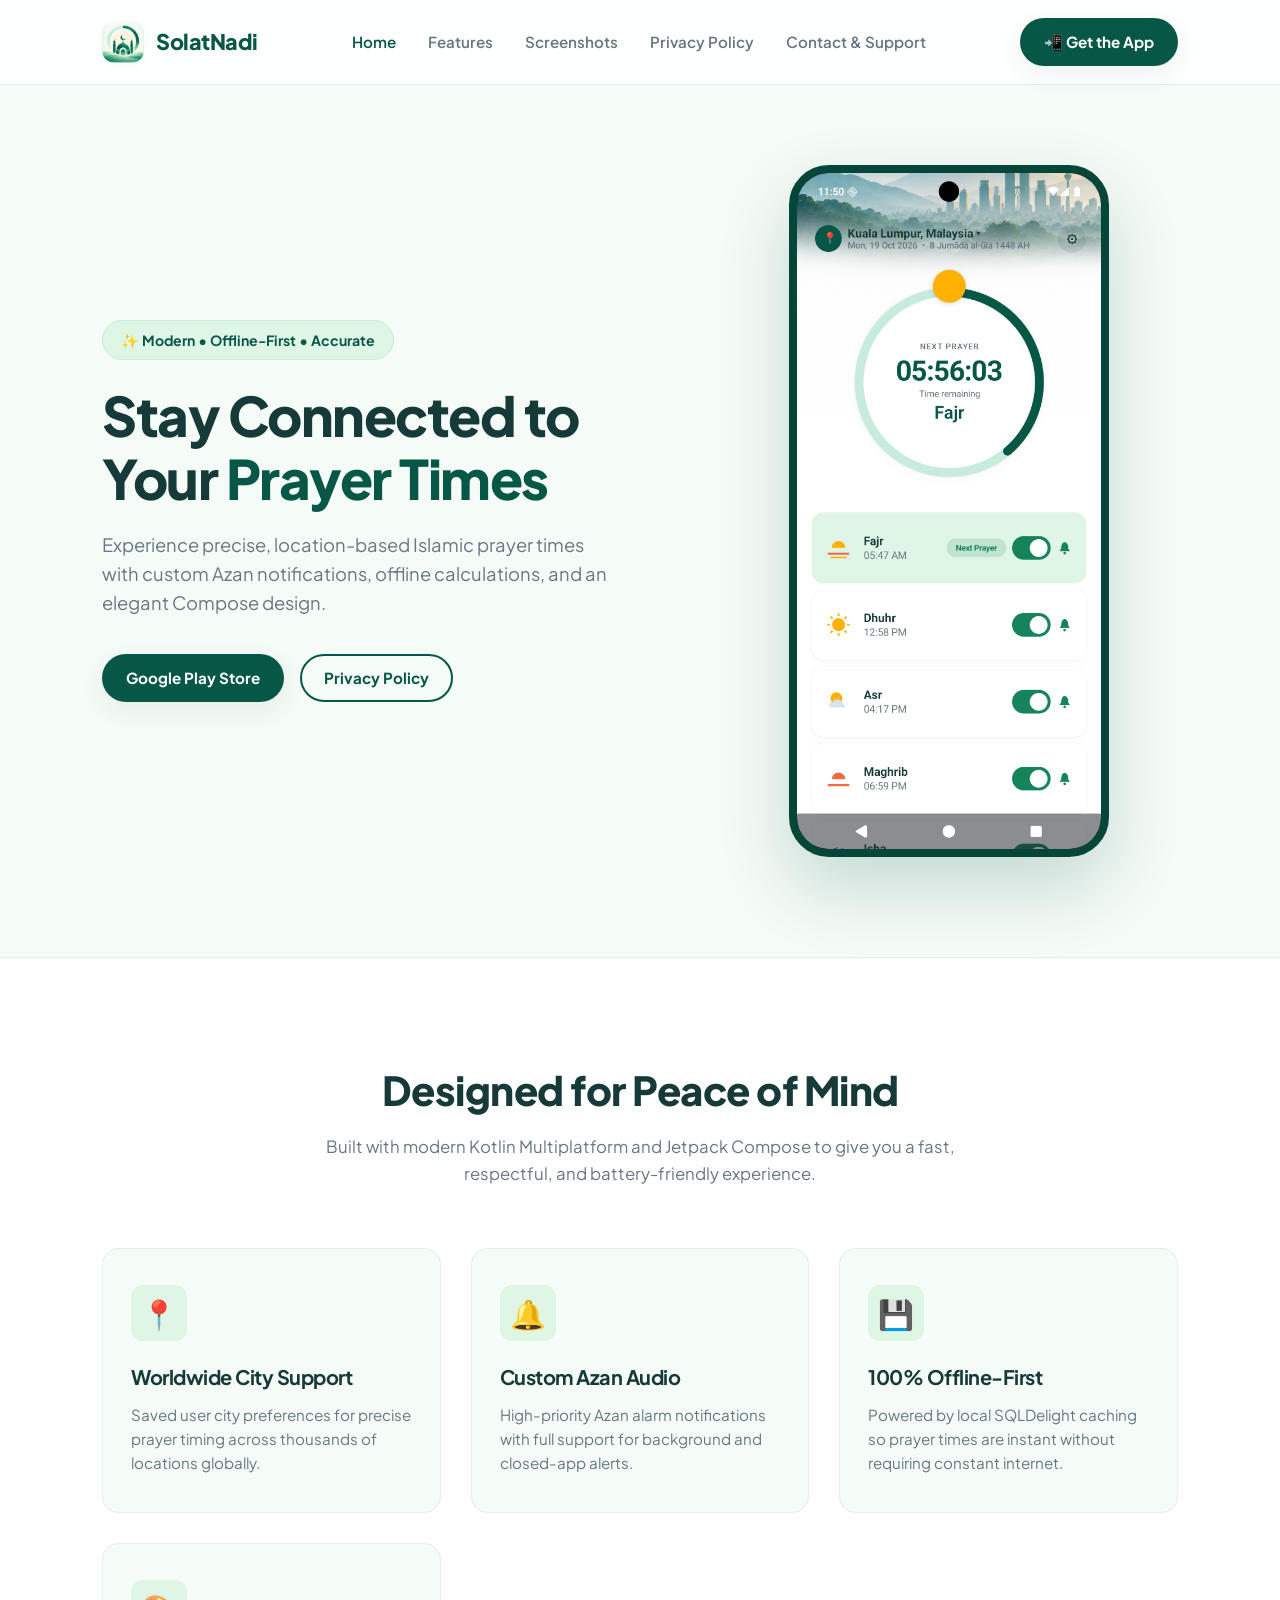
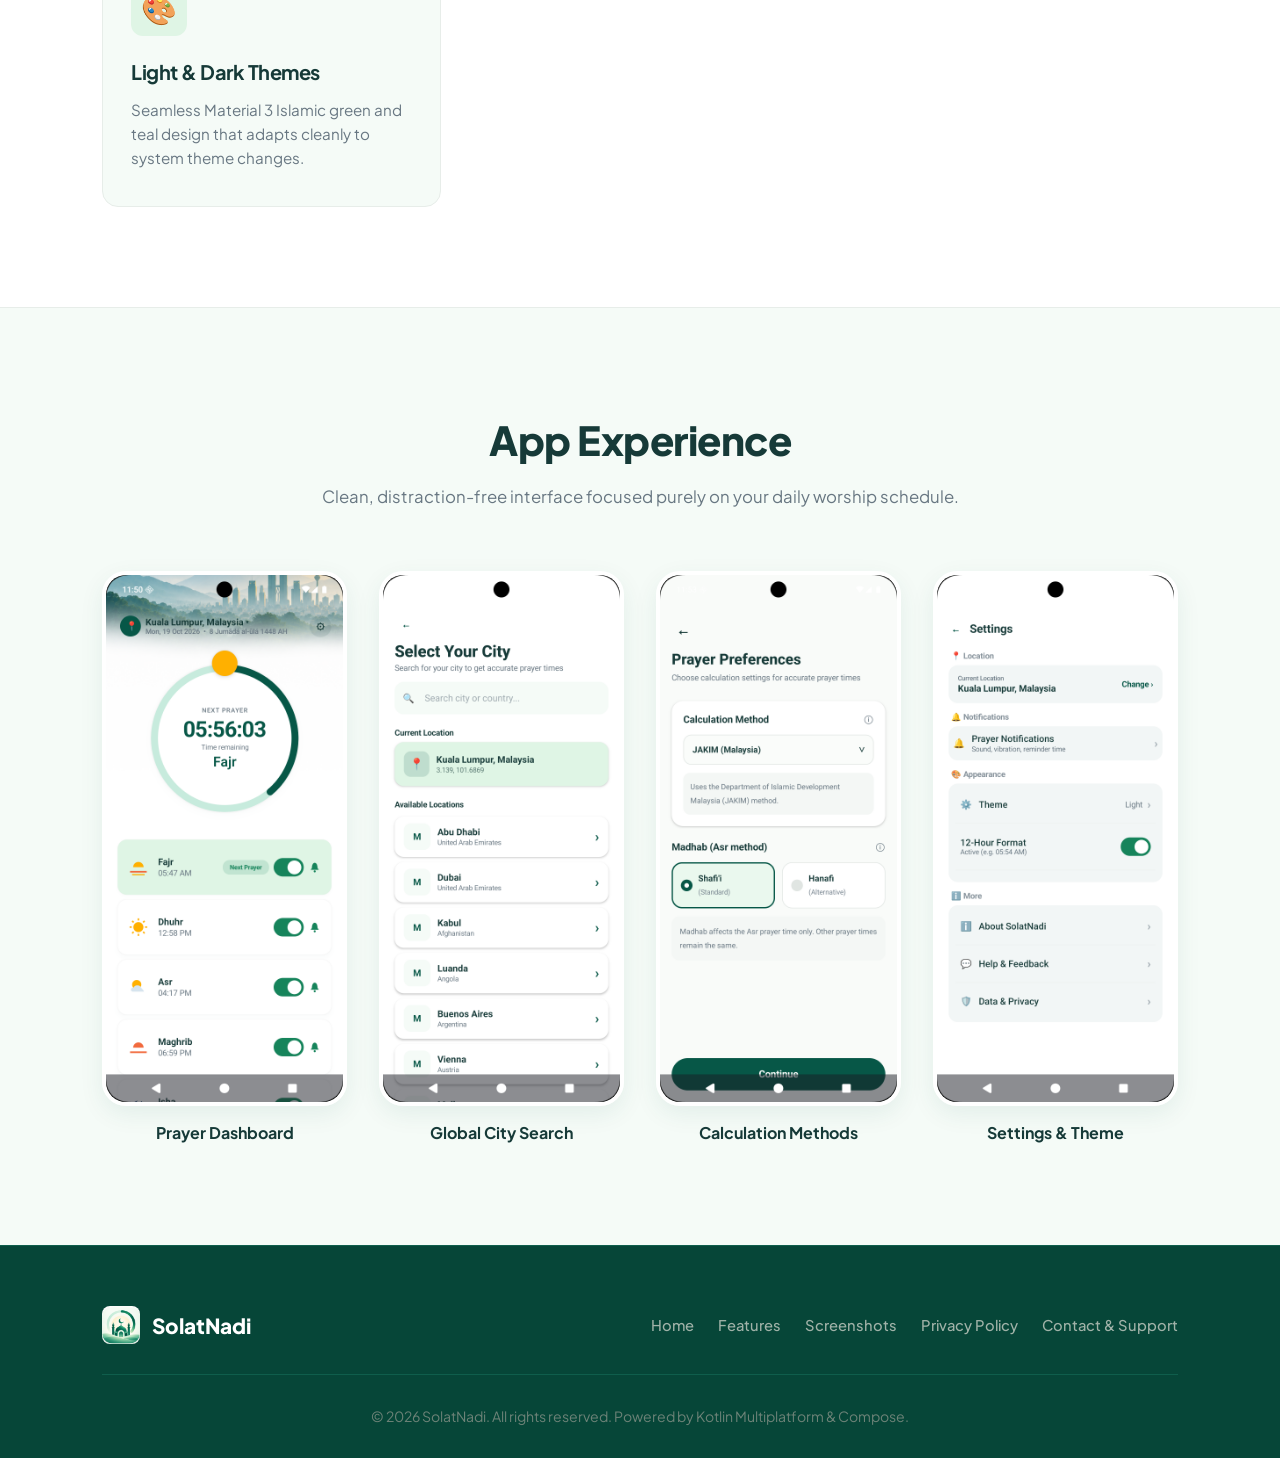
==== index.html @ 6df99b47 "Website and Privacy page" ====
<!DOCTYPE html>
<html lang="en">
<head>
    <meta charset="UTF-8">
    <meta name="viewport" content="width=device-width, initial-scale=1.0">
    <title>SolatNadi — Accurate Islamic Prayer Times & Azan Alarms</title>
    <meta name="description" content="SolatNadi is a modern, offline-first Islamic prayer times application featuring custom Azan audio notifications, worldwide city calculation, and beautiful light/dark themes.">
    <link rel="icon" type="image/png" href="assets/logo.png">

    <!-- Google Fonts -->
    <link rel="preconnect" href="https://fonts.googleapis.com">
    <link rel="preconnect" href="https://fonts.gstatic.com" crossorigin>
    <link href="https://fonts.googleapis.com/css2?family=Plus+Jakarta+Sans:wght@400;500;600;700;800&display=swap" rel="stylesheet">
    <link rel="stylesheet" href="css/style.css">
</head>
<body>

    <!-- Header / Navbar -->
    <nav class="navbar">
        <a href="index.html" class="brand-logo">
            <img src="assets/logo.png" alt="SolatNadi Launcher Icon">
            <span>SolatNadi</span>
        </a>
        <button class="mobile-nav-toggle" id="mobileNavToggle" aria-label="Toggle navigation menu">☰</button>
        <ul class="nav-links" id="navLinks">
            <li><a href="index.html" class="active">Home</a></li>
            <li><a href="#features">Features</a></li>
            <li><a href="#screenshots">Screenshots</a></li>
            <li><a href="privacy.html">Privacy Policy</a></li>
            <li><a href="contact.html">Contact & Support</a></li>
        </ul>
        <a href="https://play.google.com/store/apps/details?id=com.hathway.solatnadi" class="btn-primary" target="_blank">
            <span>📲 Get the App</span>
        </a>
    </nav>

    <!-- Hero Section -->
    <section class="hero-section">
        <div>
            <div class="badge">✨ Modern • Offline-First • Accurate</div>
            <h1 class="hero-title">Stay Connected to Your <span>Prayer Times</span></h1>
            <p class="hero-subtitle">Experience precise, location-based Islamic prayer times with custom Azan notifications, offline calculations, and an elegant Compose design.</p>
            <div class="hero-buttons">
                <a href="https://play.google.com/store/apps/details?id=com.hathway.solatnadi" class="btn-primary" target="_blank">
                    <span>Google Play Store</span>
                </a>
                <a href="privacy.html" class="btn-secondary">
                    <span>Privacy Policy</span>
                </a>
            </div>
        </div>
        <div>
            <div class="phone-mockup">
                <img src="assets/home.png" alt="SolatNadi App Home Screen Preview">
            </div>
        </div>
    </section>

    <!-- Features Section -->
    <section class="features-section" id="features">
        <div class="section-title">
            <h2>Designed for Peace of Mind</h2>
            <p>Built with modern Kotlin Multiplatform and Jetpack Compose to give you a fast, respectful, and battery-friendly experience.</p>
        </div>
        <div class="features-grid">
            <div class="feature-card">
                <div class="feature-icon-wrapper">📍</div>
                <h3>Worldwide City Support</h3>
                <p>Saved user city preferences for precise prayer timing across thousands of locations globally.</p>
            </div>
            <div class="feature-card">
                <div class="feature-icon-wrapper">🔔</div>
                <h3>Custom Azan Audio</h3>
                <p>High-priority Azan alarm notifications with full support for background and closed-app alerts.</p>
            </div>
            <div class="feature-card">
                <div class="feature-icon-wrapper">💾</div>
                <h3>100% Offline-First</h3>
                <p>Powered by local SQLDelight caching so prayer times are instant without requiring constant internet.</p>
            </div>
            <div class="feature-card">
                <div class="feature-icon-wrapper">🎨</div>
                <h3>Light & Dark Themes</h3>
                <p>Seamless Material 3 Islamic green and teal design that adapts cleanly to system theme changes.</p>
            </div>
        </div>
    </section>

    <!-- Screenshots Showcase Section -->
    <section class="showcase-section" id="screenshots">
        <div class="section-title">
            <h2>App Experience</h2>
            <p>Clean, distraction-free interface focused purely on your daily worship schedule.</p>
        </div>
        <div class="showcase-grid">
            <div>
                <div class="showcase-item">
                    <img src="assets/home.png" alt="Home Screen Dashboard">
                </div>
                <div class="showcase-caption">Prayer Dashboard</div>
            </div>
            <div>
                <div class="showcase-item">
                    <img src="assets/select_city.png" alt="Global City Search Screen">
                </div>
                <div class="showcase-caption">Global City Search</div>
            </div>
            <div>
                <div class="showcase-item">
                    <img src="assets/app_perfeence.png" alt="Prayer Calculation Preferences">
                </div>
                <div class="showcase-caption">Calculation Methods</div>
            </div>
            <div>
                <div class="showcase-item">
                    <img src="assets/setting.png" alt="Settings & Appearance">
                </div>
                <div class="showcase-caption">Settings & Theme</div>
            </div>
        </div>
    </section>

    <!-- Footer -->
    <footer class="footer">
        <div class="footer-inner">
            <div class="footer-brand">
                <img src="assets/logo.png" alt="SolatNadi Logo">
                <span>SolatNadi</span>
            </div>
            <ul class="footer-links">
                <li><a href="index.html">Home</a></li>
                <li><a href="#features">Features</a></li>
                <li><a href="#screenshots">Screenshots</a></li>
                <li><a href="privacy.html">Privacy Policy</a></li>
                <li><a href="contact.html">Contact & Support</a></li>
            </ul>
        </div>
        <div class="footer-copyright">
            &copy; 2026 SolatNadi. All rights reserved. Powered by Kotlin Multiplatform & Compose.
        </div>
    </footer>

    <script src="js/main.js"></script>
</body>
</html>
---- css/style.css ----
/* SolatNadi Design System & Master Stylesheet */

:root {
    /* Brand Greens (from SolatNadiPalette) */
    --color-forest-green: #075747;
    --color-deep-green: #064638;
    --color-emerald-green: #0B755B;
    --color-soft-green: #2E8B70;

    /* Surfaces */
    --color-white: #FFFFFF;
    --color-warm-white: #FFFFFEFC;
    --color-soft-mint: #F5FBF7;
    --color-active-mint: #DFF5E5;
    --color-active-mint-strong: #C8EED5;
    --color-border: #E7EDE9;
    --color-divider: #E9EFEB;

    /* Text */
    --color-text-primary: #163A38;
    --color-text-secondary: #687782;
    --color-text-tertiary: #89949C;
    --color-text-on-primary: #FFFFFF;

    /* Prayer and State Accents */
    --color-sunrise-gold: #FFB000;
    --color-sunset-orange: #F26A3D;
    --color-night-blue: #31547A;
    --color-success: #16845B;
    --color-warning: #B66A12;
    --color-error: #BA3737;
    --color-info: #286A9B;

    /* Decorative Backgrounds */
    --color-sky-blue: #DCECF5;
    --color-horizon-peach: #FFF0D7;
    --color-ring-track: #C7EBDD;

    /* Corner Radii (from SolatNadiShapes) */
    --radius-xs: 8px;
    --radius-sm: 12px;
    --radius-md: 16px;
    --radius-lg: 24px;
    --radius-xl: 32px;
    --radius-pill: 500px;

    /* Elevation & Shadows */
    --shadow-sm: 0 2px 8px rgba(7, 87, 71, 0.04);
    --shadow-md: 0 8px 24px rgba(7, 87, 71, 0.08);
    --shadow-lg: 0 16px 40px rgba(7, 87, 71, 0.12);
}

/* Reset & Global */
* {
    margin: 0;
    padding: 0;
    box-sizing: border-box;
    font-family: 'Plus Jakarta Sans', system-ui, -apple-system, BlinkMacSystemFont, 'Segoe UI', Roboto, sans-serif;
}

html {
    scroll-behavior: smooth;
}

body {
    background-color: var(--color-soft-mint);
    color: var(--color-text-primary);
    line-height: 1.6;
    overflow-x: hidden;
}

/* Typography */
h1, h2, h3, h4, h5, h6 {
    color: var(--color-text-primary);
    font-weight: 700;
    letter-spacing: -0.5px;
}

p {
    color: var(--color-text-secondary);
}

a {
    color: var(--color-forest-green);
    text-decoration: none;
    transition: color 0.2s ease, opacity 0.2s ease;
}

a:hover {
    color: var(--color-emerald-green);
}

/* Navbar */
.navbar {
    display: flex;
    justify-content: space-between;
    align-items: center;
    padding: 18px 8%;
    background: rgba(255, 255, 255, 0.9);
    backdrop-filter: blur(12px);
    position: sticky;
    top: 0;
    z-index: 100;
    border-bottom: 1px solid var(--color-border);
}

.brand-logo {
    display: flex;
    align-items: center;
    gap: 12px;
    text-decoration: none;
}

.brand-logo img {
    width: 42px;
    height: 42px;
    border-radius: var(--radius-sm);
    box-shadow: var(--shadow-sm);
}

.brand-logo span {
    font-size: 1.35rem;
    font-weight: 800;
    color: var(--color-forest-green);
    letter-spacing: -0.5px;
}

.nav-links {
    display: flex;
    gap: 32px;
    align-items: center;
    list-style: none;
}

.nav-links a {
    color: var(--color-text-secondary);
    font-weight: 600;
    font-size: 0.95rem;
}

.nav-links a:hover, .nav-links a.active {
    color: var(--color-forest-green);
}

.btn-primary {
    background-color: var(--color-forest-green);
    color: var(--color-text-on-primary) !important;
    padding: 12px 24px;
    border-radius: var(--radius-pill);
    font-weight: 700;
    font-size: 0.95rem;
    display: inline-flex;
    align-items: center;
    gap: 8px;
    box-shadow: var(--shadow-md);
    transition: background-color 0.2s ease, transform 0.2s ease, box-shadow 0.2s ease;
    border: none;
    cursor: pointer;
}

.btn-primary:hover {
    background-color: var(--color-emerald-green);
    transform: translateY(-2px);
    box-shadow: var(--shadow-lg);
}

.btn-secondary {
    background-color: transparent;
    color: var(--color-forest-green) !important;
    border: 2px solid var(--color-forest-green);
    padding: 10px 22px;
    border-radius: var(--radius-pill);
    font-weight: 700;
    font-size: 0.95rem;
    display: inline-flex;
    align-items: center;
    gap: 8px;
    transition: background-color 0.2s ease, transform 0.2s ease;
    cursor: pointer;
}

.btn-secondary:hover {
    background-color: var(--color-active-mint);
    transform: translateY(-2px);
}

/* Mobile Nav Toggle */
.mobile-nav-toggle {
    display: none;
    background: none;
    border: none;
    font-size: 1.5rem;
    color: var(--color-forest-green);
    cursor: pointer;
}

/* Hero Section */
.hero-section {
    display: grid;
    grid-template-columns: 1.1fr 0.9fr;
    gap: 60px;
    align-items: center;
    padding: 80px 8% 100px;
    max-width: 1300px;
    margin: 0 auto;
}

.badge {
    display: inline-flex;
    align-items: center;
    gap: 8px;
    background-color: var(--color-active-mint);
    color: var(--color-forest-green);
    padding: 8px 18px;
    border-radius: var(--radius-pill);
    font-size: 0.88rem;
    font-weight: 700;
    margin-bottom: 24px;
    border: 1px solid var(--color-active-mint-strong);
}

.hero-title {
    font-size: 3.4rem;
    font-weight: 800;
    line-height: 1.15;
    letter-spacing: -1.5px;
    color: var(--color-text-primary);
    margin-bottom: 20px;
}

.hero-title span {
    color: var(--color-forest-green);
}

.hero-subtitle {
    font-size: 1.15rem;
    color: var(--color-text-secondary);
    margin-bottom: 36px;
    max-width: 520px;
}

.hero-buttons {
    display: flex;
    gap: 16px;
    flex-wrap: wrap;
}

.phone-mockup {
    position: relative;
    width: 100%;
    max-width: 320px;
    margin: 0 auto;
    border-radius: 40px;
    box-shadow: 0 30px 70px rgba(7, 87, 71, 0.2);
    border: 8px solid var(--color-deep-green);
    background: #101916;
    overflow: hidden;
}

.phone-mockup img {
    width: 100%;
    display: block;
}

/* Features Grid */
.features-section {
    background-color: var(--color-white);
    padding: 100px 8%;
    border-top: 1px solid var(--color-border);
    border-bottom: 1px solid var(--color-border);
}

.section-title {
    text-align: center;
    max-width: 650px;
    margin: 0 auto 60px;
}

.section-title h2 {
    font-size: 2.5rem;
    font-weight: 800;
    color: var(--color-text-primary);
    margin-bottom: 12px;
}

.section-title p {
    font-size: 1.05rem;
    color: var(--color-text-secondary);
}

.features-grid {
    display: grid;
    grid-template-columns: repeat(auto-fit, minmax(250px, 1fr));
    gap: 30px;
    max-width: 1200px;
    margin: 0 auto;
}

.feature-card {
    background-color: var(--color-soft-mint);
    padding: 36px 28px;
    border-radius: var(--radius-md);
    border: 1px solid var(--color-border);
    transition: transform 0.25s ease, box-shadow 0.25s ease;
}

.feature-card:hover {
    transform: translateY(-6px);
    box-shadow: var(--shadow-md);
}

.feature-icon-wrapper {
    width: 56px;
    height: 56px;
    border-radius: var(--radius-sm);
    background-color: var(--color-active-mint);
    display: flex;
    align-items: center;
    justify-content: center;
    font-size: 1.8rem;
    margin-bottom: 20px;
}

.feature-card h3 {
    font-size: 1.25rem;
    font-weight: 700;
    margin-bottom: 10px;
    color: var(--color-text-primary);
}

.feature-card p {
    font-size: 0.95rem;
    color: var(--color-text-secondary);
}

/* Showcase Section */
.showcase-section {
    padding: 100px 8%;
    max-width: 1300px;
    margin: 0 auto;
}

.showcase-grid {
    display: grid;
    grid-template-columns: repeat(auto-fit, minmax(230px, 1fr));
    gap: 32px;
    justify-items: center;
}

.showcase-item {
    width: 100%;
    max-width: 260px;
    border-radius: var(--radius-lg);
    overflow: hidden;
    box-shadow: var(--shadow-md);
    border: 4px solid var(--color-white);
    transition: transform 0.3s ease;
}

.showcase-item:hover {
    transform: scale(1.04);
}

.showcase-item img {
    width: 100%;
    display: block;
}

.showcase-caption {
    text-align: center;
    margin-top: 14px;
    font-weight: 700;
    font-size: 1rem;
    color: var(--color-text-primary);
}

/* Page Layout for Privacy & Contact */
.page-container {
    max-width: 1100px;
    margin: 50px auto 100px;
    padding: 0 24px;
}

.page-header {
    text-align: center;
    margin-bottom: 40px;
}

.page-header h1 {
    font-size: 2.8rem;
    font-weight: 800;
    color: var(--color-forest-green);
    letter-spacing: -1px;
    margin-bottom: 12px;
}

.page-header p {
    font-size: 1.1rem;
    color: var(--color-text-secondary);
}

.content-card {
    background-color: var(--color-white);
    padding: 48px;
    border-radius: var(--radius-lg);
    border: 1px solid var(--color-border);
    box-shadow: var(--shadow-sm);
}

/* Privacy Layout with Sidebar */
.privacy-layout {
    display: grid;
    grid-template-columns: 260px 1fr;
    gap: 40px;
}

.privacy-sidebar {
    position: sticky;
    top: 100px;
    height: fit-content;
    background: var(--color-soft-mint);
    padding: 24px;
    border-radius: var(--radius-md);
    border: 1px solid var(--color-border);
}

.privacy-sidebar h4 {
    font-size: 0.95rem;
    text-transform: uppercase;
    color: var(--color-text-tertiary);
    margin-bottom: 16px;
    letter-spacing: 0.5px;
}

.privacy-sidebar ul {
    list-style: none;
}

.privacy-sidebar li {
    margin-bottom: 10px;
}

.privacy-sidebar a {
    font-size: 0.9rem;
    color: var(--color-text-secondary);
    font-weight: 600;
    display: block;
    padding: 4px 0;
}

.privacy-sidebar a:hover {
    color: var(--color-forest-green);
}

.privacy-body h2 {
    font-size: 1.4rem;
    color: var(--color-forest-green);
    margin: 32px 0 12px;
    scroll-margin-top: 120px;
}

.privacy-body h2:first-of-type {
    margin-top: 0;
}

.privacy-body p, .privacy-body ul {
    color: var(--color-text-secondary);
    font-size: 0.98rem;
    margin-bottom: 16px;
}

.privacy-body ul {
    padding-left: 20px;
}

.privacy-body li {
    margin-bottom: 8px;
}

/* Contact Form & Layout */
.contact-grid {
    display: grid;
    grid-template-columns: 1fr 1.2fr;
    gap: 40px;
}

.contact-info-card {
    background-color: var(--color-soft-mint);
    padding: 32px;
    border-radius: var(--radius-md);
    border: 1px solid var(--color-border);
}

.info-item {
    display: flex;
    gap: 16px;
    align-items: flex-start;
    margin-bottom: 24px;
}

.info-item-icon {
    width: 44px;
    height: 44px;
    border-radius: var(--radius-sm);
    background-color: var(--color-active-mint);
    display: flex;
    align-items: center;
    justify-content: center;
    font-size: 1.3rem;
    flex-shrink: 0;
}

.info-item h4 {
    font-size: 1.05rem;
    color: var(--color-text-primary);
    margin-bottom: 4px;
}

.info-item p {
    font-size: 0.9rem;
    color: var(--color-text-secondary);
}

.form-group {
    margin-bottom: 20px;
}

.form-group label {
    display: block;
    font-size: 0.9rem;
    font-weight: 700;
    color: var(--color-text-primary);
    margin-bottom: 8px;
}

.form-control {
    width: 100%;
    padding: 14px 18px;
    border-radius: var(--radius-sm);
    border: 1px solid var(--color-border);
    background-color: var(--color-soft-mint);
    font-size: 0.95rem;
    color: var(--color-text-primary);
    outline: none;
    transition: border-color 0.2s, background-color 0.2s;
}

.form-control:focus {
    border-color: var(--color-forest-green);
    background-color: var(--color-white);
}

textarea.form-control {
    resize: vertical;
    min-height: 120px;
}

.form-feedback {
    display: none;
    padding: 14px 18px;
    border-radius: var(--radius-sm);
    margin-bottom: 20px;
    font-size: 0.92rem;
    font-weight: 600;
}

.form-feedback.success {
    display: block;
    background-color: var(--color-active-mint);
    color: var(--color-success);
    border: 1px solid var(--color-active-mint-strong);
}

.form-feedback.error {
    display: block;
    background-color: #FDE8E8;
    color: var(--color-error);
    border: 1px solid #F8B4B4;
}

/* Footer */
.footer {
    background-color: var(--color-deep-green);
    color: #A0B2A8;
    padding: 60px 8% 30px;
    border-top: 1px solid #0F5E4C;
}

.footer-inner {
    display: flex;
    justify-content: space-between;
    align-items: center;
    flex-wrap: wrap;
    gap: 30px;
    max-width: 1200px;
    margin: 0 auto 30px;
    padding-bottom: 30px;
    border-bottom: 1px solid #0F5E4C;
}

.footer-brand {
    display: flex;
    align-items: center;
    gap: 12px;
}

.footer-brand img {
    width: 38px;
    height: 38px;
    border-radius: var(--radius-xs);
}

.footer-brand span {
    font-size: 1.3rem;
    font-weight: 800;
    color: var(--color-white);
}

.footer-links {
    display: flex;
    gap: 24px;
    list-style: none;
}

.footer-links a {
    color: #A0B2A8;
    font-size: 0.92rem;
    font-weight: 500;
}

.footer-links a:hover {
    color: var(--color-white);
}

.footer-copyright {
    text-align: center;
    font-size: 0.88rem;
    color: #6C8277;
}

/* Mobile Responsive */
@media (max-width: 900px) {
    .hero-section {
        grid-template-columns: 1fr;
        text-align: center;
        padding-top: 40px;
    }

    .hero-title {
        font-size: 2.5rem;
    }

    .hero-subtitle {
        margin: 0 auto 30px;
    }

    .hero-buttons {
        justify-content: center;
    }

    .privacy-layout, .contact-grid {
        grid-template-columns: 1fr;
    }

    .privacy-sidebar {
        display: none;
    }

    .nav-links {
        display: none;
        position: absolute;
        top: 100%;
        left: 0;
        right: 0;
        background: var(--color-white);
        flex-direction: column;
        padding: 24px;
        box-shadow: var(--shadow-md);
        border-bottom: 1px solid var(--color-border);
    }

    .nav-links.active {
        display: flex;
    }

    .mobile-nav-toggle {
        display: block;
    }

    .content-card {
        padding: 28px 20px;
    }
}
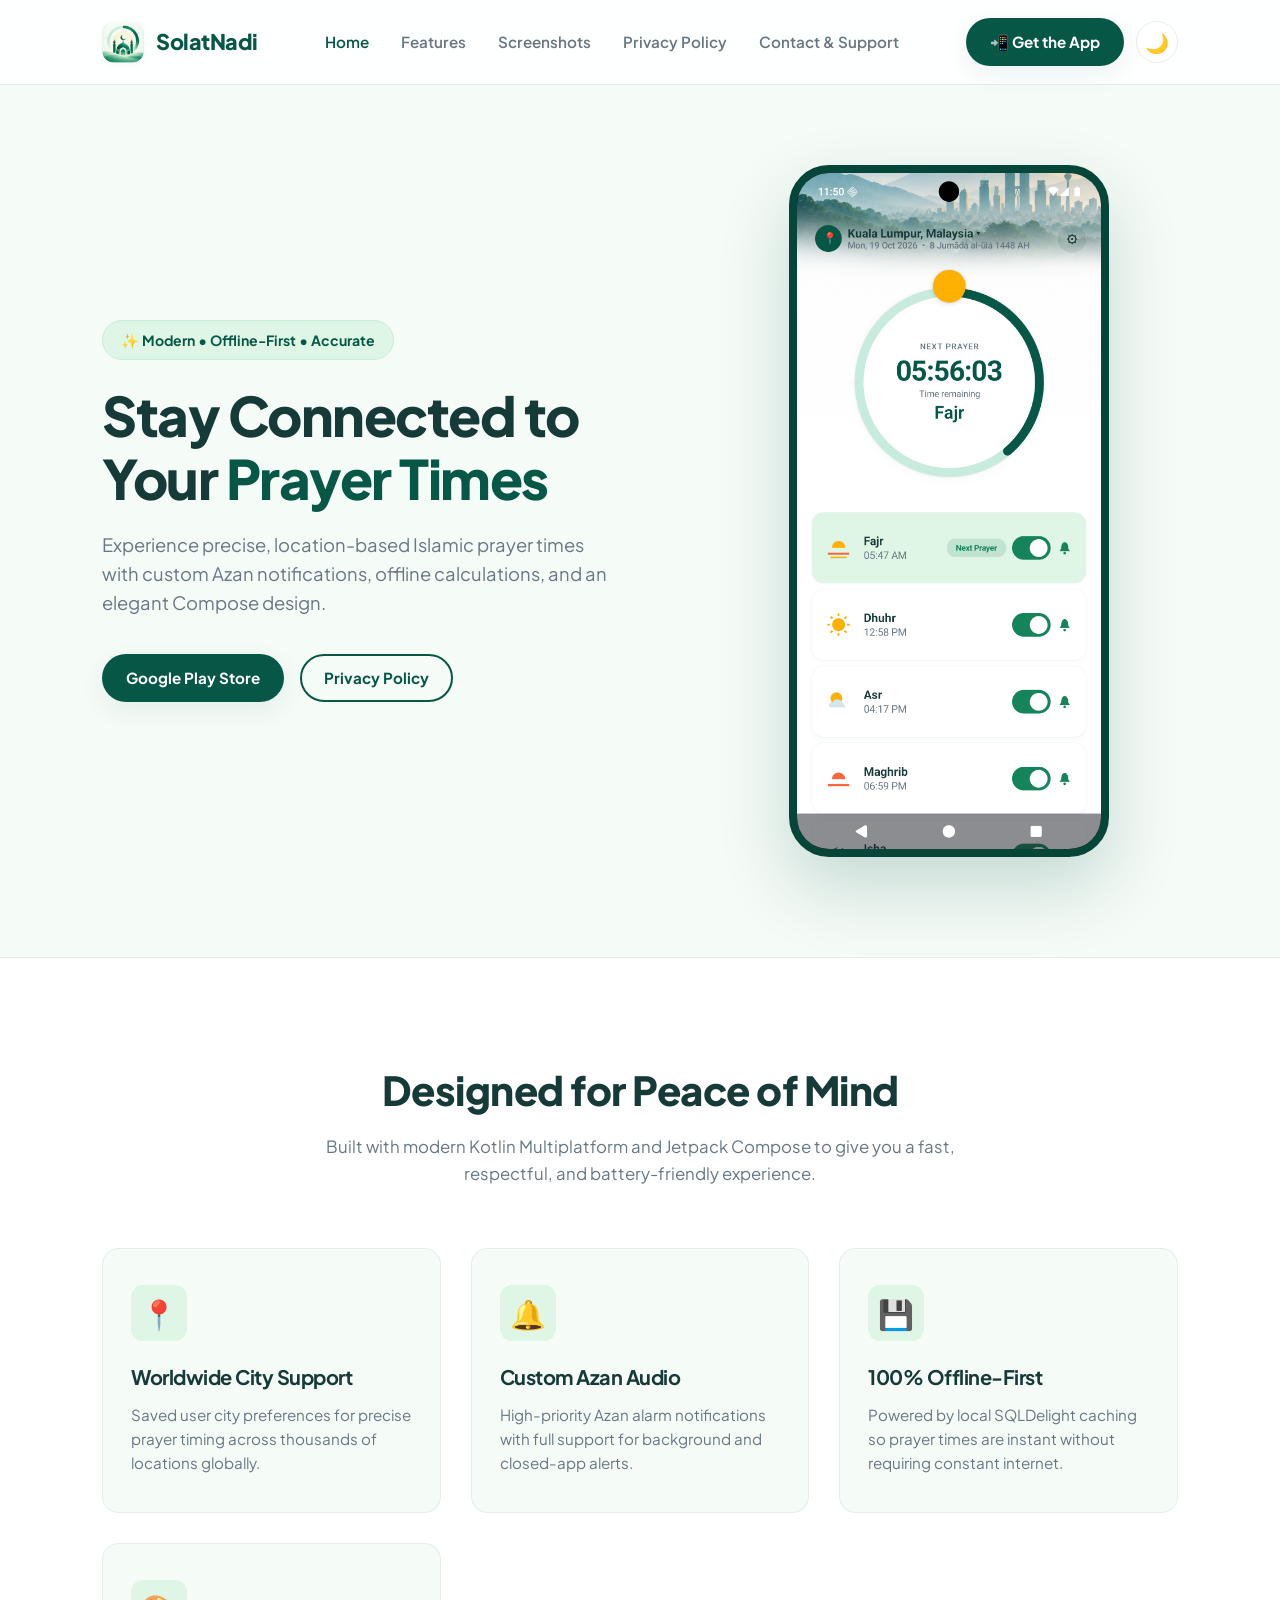
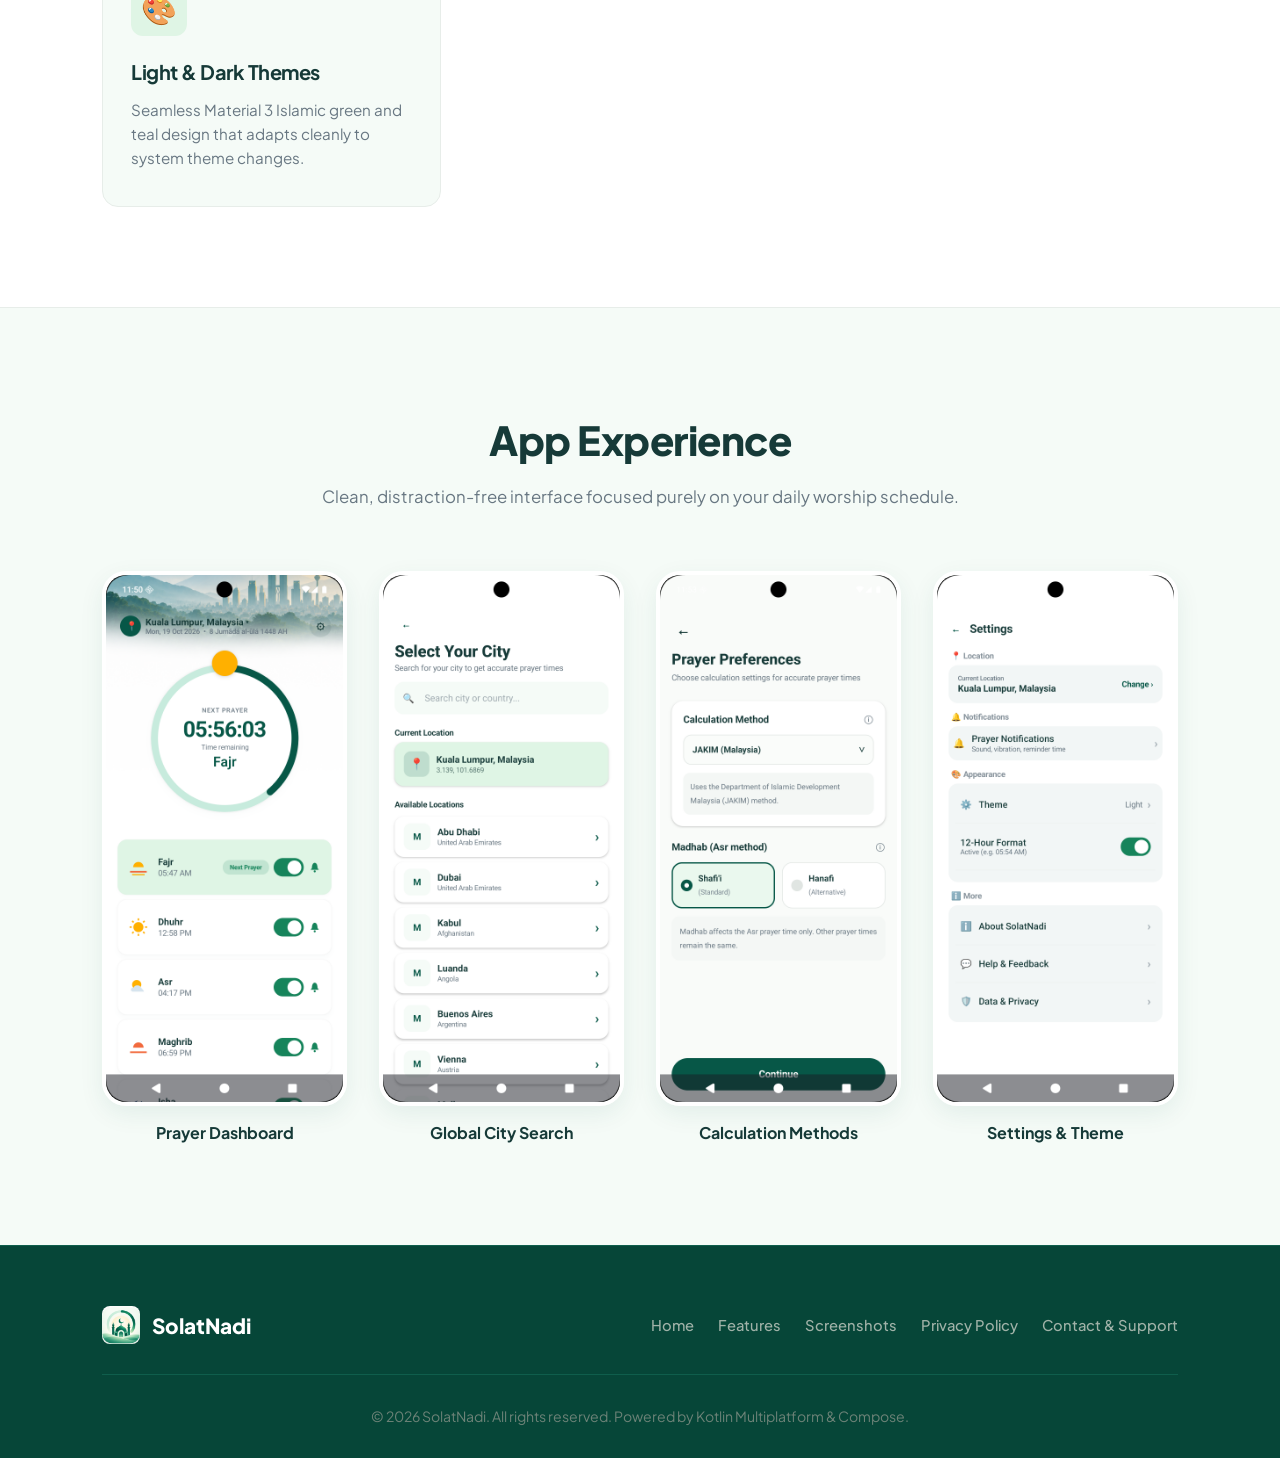
==== commit b6febce4: "dark theme and light theme" ====
--- a/index.html
+++ b/index.html
@@ -29,9 +29,12 @@
             <li><a href="privacy.html">Privacy Policy</a></li>
             <li><a href="contact.html">Contact & Support</a></li>
         </ul>
-        <a href="https://play.google.com/store/apps/details?id=com.hathway.solatnadi" class="btn-primary" target="_blank">
-            <span>📲 Get the App</span>
-        </a>
+        <div class="nav-actions">
+            <a href="https://play.google.com/store/apps/details?id=com.hathway.solatnadi" class="btn-primary" target="_blank">
+                <span>📲 Get the App</span>
+            </a>
+            <button id="themeToggleBtn" class="btn-theme-toggle" aria-label="Toggle Light/Dark Theme" title="Toggle Light/Dark Mode">🌙</button>
+        </div>
     </nav>
 
     <!-- Hero Section -->
--- a/css/style.css
+++ b/css/style.css
@@ -1,6 +1,7 @@
 /* SolatNadi Design System & Master Stylesheet */
 
-:root {
+/* Light Theme (Default) */
+:root, [data-theme="light"] {
     /* Brand Greens (from SolatNadiPalette) */
     --color-forest-green: #075747;
     --color-deep-green: #064638;
@@ -22,7 +23,7 @@
     --color-text-tertiary: #89949C;
     --color-text-on-primary: #FFFFFF;
 
-    /* Prayer and State Accents */
+    /* Accents */
     --color-sunrise-gold: #FFB000;
     --color-sunset-orange: #F26A3D;
     --color-night-blue: #31547A;
@@ -36,7 +37,10 @@
     --color-horizon-peach: #FFF0D7;
     --color-ring-track: #C7EBDD;
 
-    /* Corner Radii (from SolatNadiShapes) */
+    /* Navbar Background */
+    --nav-bg: rgba(255, 255, 255, 0.9);
+
+    /* Corner Radii */
     --radius-xs: 8px;
     --radius-sm: 12px;
     --radius-md: 16px;
@@ -50,6 +54,37 @@
     --shadow-lg: 0 16px 40px rgba(7, 87, 71, 0.12);
 }
 
+/* Dark Theme (from SolatNadiDarkColorScheme in Theme.kt) */
+[data-theme="dark"] {
+    --color-forest-green: #8DD5B7;
+    --color-deep-green: #145B48;
+    --color-emerald-green: #9BDCC5;
+    --color-soft-green: #204F42;
+
+    --color-white: #17211D;
+    --color-warm-white: #131B18;
+    --color-soft-mint: #101916;
+    --color-active-mint: #204F42;
+    --color-active-mint-strong: #145B48;
+    --color-border: #2B3D36;
+    --color-divider: #23322C;
+
+    --color-text-primary: #E5EEE9;
+    --color-text-secondary: #B8C8C0;
+    --color-text-tertiary: #82948C;
+    --color-text-on-primary: #00382C;
+
+    --color-sunrise-gold: #FFD078;
+    --color-sunset-orange: #FFB39A;
+    --color-night-blue: #8BB2DC;
+
+    --nav-bg: rgba(16, 25, 22, 0.92);
+
+    --shadow-sm: 0 2px 8px rgba(0, 0, 0, 0.2);
+    --shadow-md: 0 8px 24px rgba(0, 0, 0, 0.35);
+    --shadow-lg: 0 16px 40px rgba(0, 0, 0, 0.5);
+}
+
 /* Reset & Global */
 * {
     margin: 0;
@@ -67,6 +102,7 @@
     color: var(--color-text-primary);
     line-height: 1.6;
     overflow-x: hidden;
+    transition: background-color 0.3s ease, color 0.3s ease;
 }
 
 /* Typography */
@@ -96,12 +132,13 @@
     justify-content: space-between;
     align-items: center;
     padding: 18px 8%;
-    background: rgba(255, 255, 255, 0.9);
+    background: var(--nav-bg);
     backdrop-filter: blur(12px);
     position: sticky;
     top: 0;
     z-index: 100;
     border-bottom: 1px solid var(--color-border);
+    transition: background-color 0.3s ease, border-color 0.3s ease;
 }
 
 .brand-logo {
@@ -140,6 +177,12 @@
 
 .nav-links a:hover, .nav-links a.active {
     color: var(--color-forest-green);
+}
+
+.nav-actions {
+    display: flex;
+    align-items: center;
+    gap: 12px;
 }
 
 .btn-primary {
@@ -182,6 +225,27 @@
 .btn-secondary:hover {
     background-color: var(--color-active-mint);
     transform: translateY(-2px);
+}
+
+.btn-theme-toggle {
+    background: var(--color-white);
+    border: 1px solid var(--color-border);
+    color: var(--color-text-primary);
+    width: 42px;
+    height: 42px;
+    border-radius: var(--radius-pill);
+    display: flex;
+    align-items: center;
+    justify-content: center;
+    font-size: 1.2rem;
+    cursor: pointer;
+    transition: background-color 0.2s, transform 0.2s, border-color 0.2s;
+}
+
+.btn-theme-toggle:hover {
+    background: var(--color-active-mint);
+    border-color: var(--color-forest-green);
+    transform: scale(1.05);
 }
 
 /* Mobile Nav Toggle */
@@ -268,6 +332,7 @@
     padding: 100px 8%;
     border-top: 1px solid var(--color-border);
     border-bottom: 1px solid var(--color-border);
+    transition: background-color 0.3s ease, border-color 0.3s ease;
 }
 
 .section-title {
@@ -301,7 +366,7 @@
     padding: 36px 28px;
     border-radius: var(--radius-md);
     border: 1px solid var(--color-border);
-    transition: transform 0.25s ease, box-shadow 0.25s ease;
+    transition: transform 0.25s ease, box-shadow 0.25s ease, background-color 0.3s ease;
 }
 
 .feature-card:hover {
@@ -405,6 +470,7 @@
     border-radius: var(--radius-lg);
     border: 1px solid var(--color-border);
     box-shadow: var(--shadow-sm);
+    transition: background-color 0.3s ease, border-color 0.3s ease;
 }
 
 /* Privacy Layout with Sidebar */
@@ -422,6 +488,7 @@
     padding: 24px;
     border-radius: var(--radius-md);
     border: 1px solid var(--color-border);
+    transition: background-color 0.3s ease, border-color 0.3s ease;
 }
 
 .privacy-sidebar h4 {
@@ -489,6 +556,7 @@
     padding: 32px;
     border-radius: var(--radius-md);
     border: 1px solid var(--color-border);
+    transition: background-color 0.3s ease, border-color 0.3s ease;
 }
 
 .info-item {
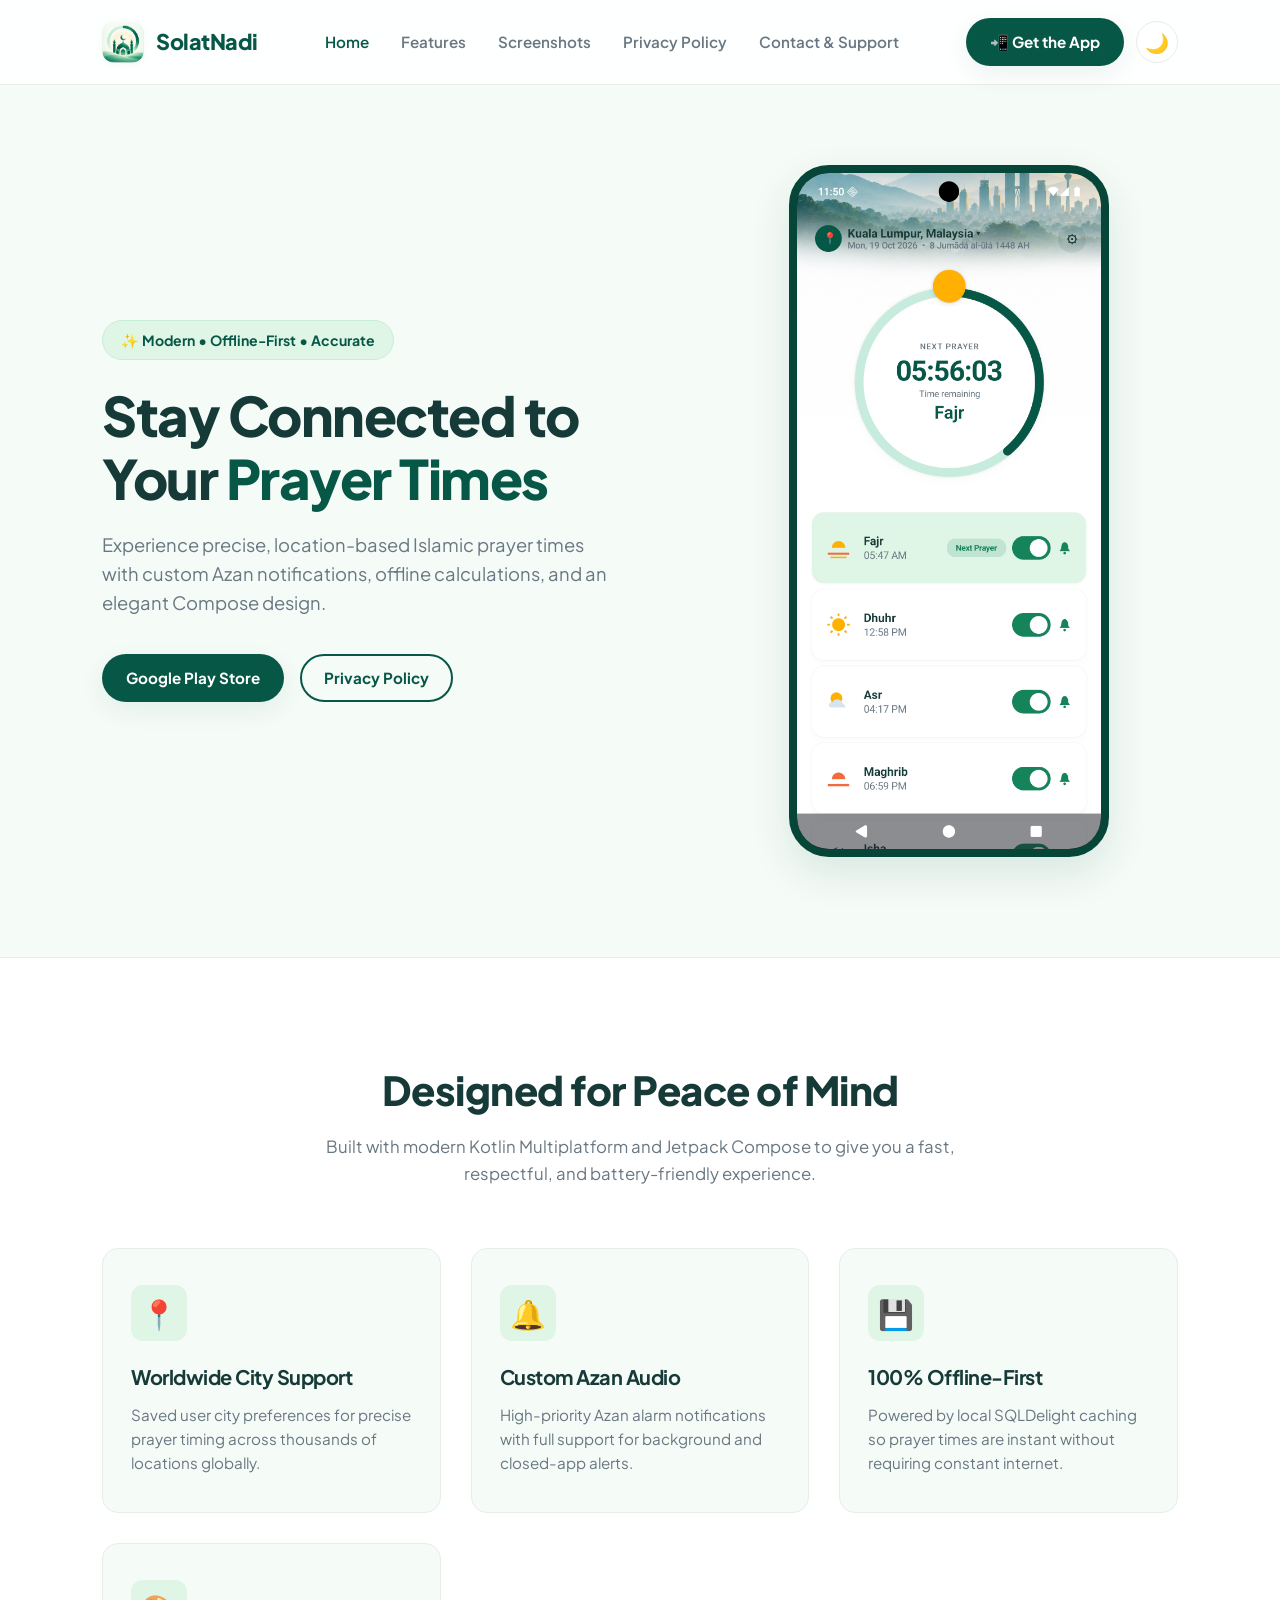
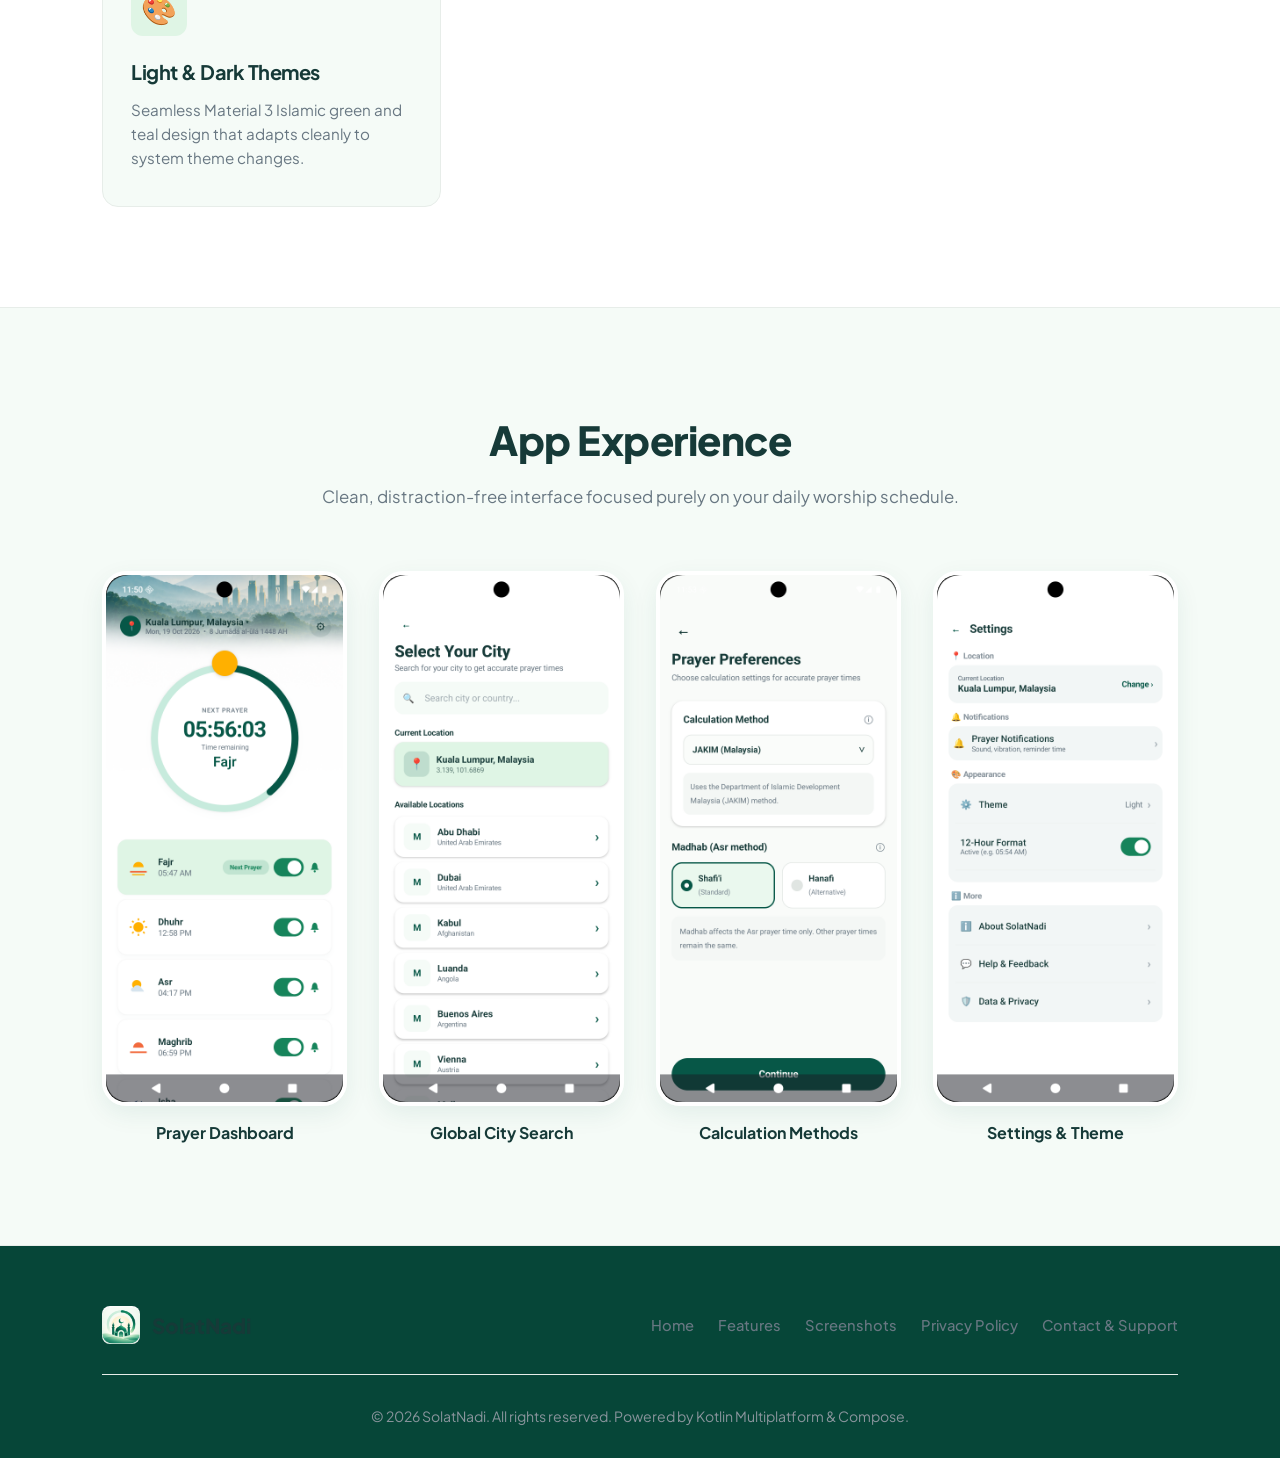
==== commit 07477f8d: "dark theme and light theme" ====
--- a/index.html
+++ b/index.html
@@ -11,6 +11,12 @@
     <link rel="preconnect" href="https://fonts.googleapis.com">
     <link rel="preconnect" href="https://fonts.gstatic.com" crossorigin>
     <link href="https://fonts.googleapis.com/css2?family=Plus+Jakarta+Sans:wght@400;500;600;700;800&display=swap" rel="stylesheet">
+    <script>
+        (function() {
+            var savedTheme = localStorage.getItem('solatnadi-theme') || 'light';
+            document.documentElement.setAttribute('data-theme', savedTheme);
+        })();
+    </script>
     <link rel="stylesheet" href="css/style.css">
 </head>
 <body>
--- a/css/style.css
+++ b/css/style.css
@@ -1,7 +1,7 @@
 /* SolatNadi Design System & Master Stylesheet */
 
 /* Light Theme (Default) */
-:root, [data-theme="light"] {
+html, html[data-theme="light"] {
     /* Brand Greens (from SolatNadiPalette) */
     --color-forest-green: #075747;
     --color-deep-green: #064638;
@@ -37,8 +37,9 @@
     --color-horizon-peach: #FFF0D7;
     --color-ring-track: #C7EBDD;
 
-    /* Navbar Background */
+    /* Components Backgrounds */
     --nav-bg: rgba(255, 255, 255, 0.9);
+    --footer-bg: #064638;
 
     /* Corner Radii */
     --radius-xs: 8px;
@@ -54,8 +55,8 @@
     --shadow-lg: 0 16px 40px rgba(7, 87, 71, 0.12);
 }
 
-/* Dark Theme (from SolatNadiDarkColorScheme in Theme.kt) */
-[data-theme="dark"] {
+/* Dark Theme Overrides (from SolatNadiDarkColorScheme in Theme.kt) */
+html[data-theme="dark"] {
     --color-forest-green: #8DD5B7;
     --color-deep-green: #145B48;
     --color-emerald-green: #9BDCC5;
@@ -79,10 +80,11 @@
     --color-night-blue: #8BB2DC;
 
     --nav-bg: rgba(16, 25, 22, 0.92);
-
-    --shadow-sm: 0 2px 8px rgba(0, 0, 0, 0.2);
-    --shadow-md: 0 8px 24px rgba(0, 0, 0, 0.35);
-    --shadow-lg: 0 16px 40px rgba(0, 0, 0, 0.5);
+    --footer-bg: #0B1914;
+
+    --shadow-sm: 0 2px 8px rgba(0, 0, 0, 0.3);
+    --shadow-md: 0 8px 24px rgba(0, 0, 0, 0.45);
+    --shadow-lg: 0 16px 40px rgba(0, 0, 0, 0.6);
 }
 
 /* Reset & Global */
@@ -196,7 +198,7 @@
     align-items: center;
     gap: 8px;
     box-shadow: var(--shadow-md);
-    transition: background-color 0.2s ease, transform 0.2s ease, box-shadow 0.2s ease;
+    transition: background-color 0.2s ease, transform 0.2s ease, box-shadow 0.2s ease, color 0.2s ease;
     border: none;
     cursor: pointer;
 }
@@ -218,7 +220,7 @@
     display: inline-flex;
     align-items: center;
     gap: 8px;
-    transition: background-color 0.2s ease, transform 0.2s ease;
+    transition: background-color 0.2s ease, transform 0.2s ease, border-color 0.2s ease, color 0.2s ease;
     cursor: pointer;
 }
 
@@ -239,7 +241,7 @@
     justify-content: center;
     font-size: 1.2rem;
     cursor: pointer;
-    transition: background-color 0.2s, transform 0.2s, border-color 0.2s;
+    transition: background-color 0.2s, transform 0.2s, border-color 0.2s, color 0.2s;
 }
 
 .btn-theme-toggle:hover {
@@ -281,6 +283,7 @@
     font-weight: 700;
     margin-bottom: 24px;
     border: 1px solid var(--color-active-mint-strong);
+    transition: background-color 0.3s ease, border-color 0.3s ease, color 0.3s ease;
 }
 
 .hero-title {
@@ -315,7 +318,7 @@
     max-width: 320px;
     margin: 0 auto;
     border-radius: 40px;
-    box-shadow: 0 30px 70px rgba(7, 87, 71, 0.2);
+    box-shadow: var(--shadow-lg);
     border: 8px solid var(--color-deep-green);
     background: #101916;
     overflow: hidden;
@@ -366,7 +369,7 @@
     padding: 36px 28px;
     border-radius: var(--radius-md);
     border: 1px solid var(--color-border);
-    transition: transform 0.25s ease, box-shadow 0.25s ease, background-color 0.3s ease;
+    transition: transform 0.25s ease, box-shadow 0.25s ease, background-color 0.3s ease, border-color 0.3s ease;
 }
 
 .feature-card:hover {
@@ -384,6 +387,7 @@
     justify-content: center;
     font-size: 1.8rem;
     margin-bottom: 20px;
+    transition: background-color 0.3s ease;
 }
 
 .feature-card h3 {
@@ -419,7 +423,7 @@
     overflow: hidden;
     box-shadow: var(--shadow-md);
     border: 4px solid var(--color-white);
-    transition: transform 0.3s ease;
+    transition: transform 0.3s ease, border-color 0.3s ease;
 }
 
 .showcase-item:hover {
@@ -576,6 +580,7 @@
     justify-content: center;
     font-size: 1.3rem;
     flex-shrink: 0;
+    transition: background-color 0.3s ease;
 }
 
 .info-item h4 {
@@ -610,7 +615,7 @@
     font-size: 0.95rem;
     color: var(--color-text-primary);
     outline: none;
-    transition: border-color 0.2s, background-color 0.2s;
+    transition: border-color 0.2s, background-color 0.2s, color 0.2s;
 }
 
 .form-control:focus {
@@ -648,10 +653,11 @@
 
 /* Footer */
 .footer {
-    background-color: var(--color-deep-green);
+    background-color: var(--footer-bg);
     color: #A0B2A8;
     padding: 60px 8% 30px;
-    border-top: 1px solid #0F5E4C;
+    border-top: 1px solid var(--color-border);
+    transition: background-color 0.3s ease, border-color 0.3s ease;
 }
 
 .footer-inner {
@@ -663,7 +669,7 @@
     max-width: 1200px;
     margin: 0 auto 30px;
     padding-bottom: 30px;
-    border-bottom: 1px solid #0F5E4C;
+    border-bottom: 1px solid var(--color-border);
 }
 
 .footer-brand {
@@ -681,7 +687,7 @@
 .footer-brand span {
     font-size: 1.3rem;
     font-weight: 800;
-    color: var(--color-white);
+    color: var(--color-text-primary);
 }
 
 .footer-links {
@@ -691,19 +697,19 @@
 }
 
 .footer-links a {
-    color: #A0B2A8;
+    color: var(--color-text-secondary);
     font-size: 0.92rem;
     font-weight: 500;
 }
 
 .footer-links a:hover {
-    color: var(--color-white);
+    color: var(--color-forest-green);
 }
 
 .footer-copyright {
     text-align: center;
     font-size: 0.88rem;
-    color: #6C8277;
+    color: var(--color-text-tertiary);
 }
 
 /* Mobile Responsive */
